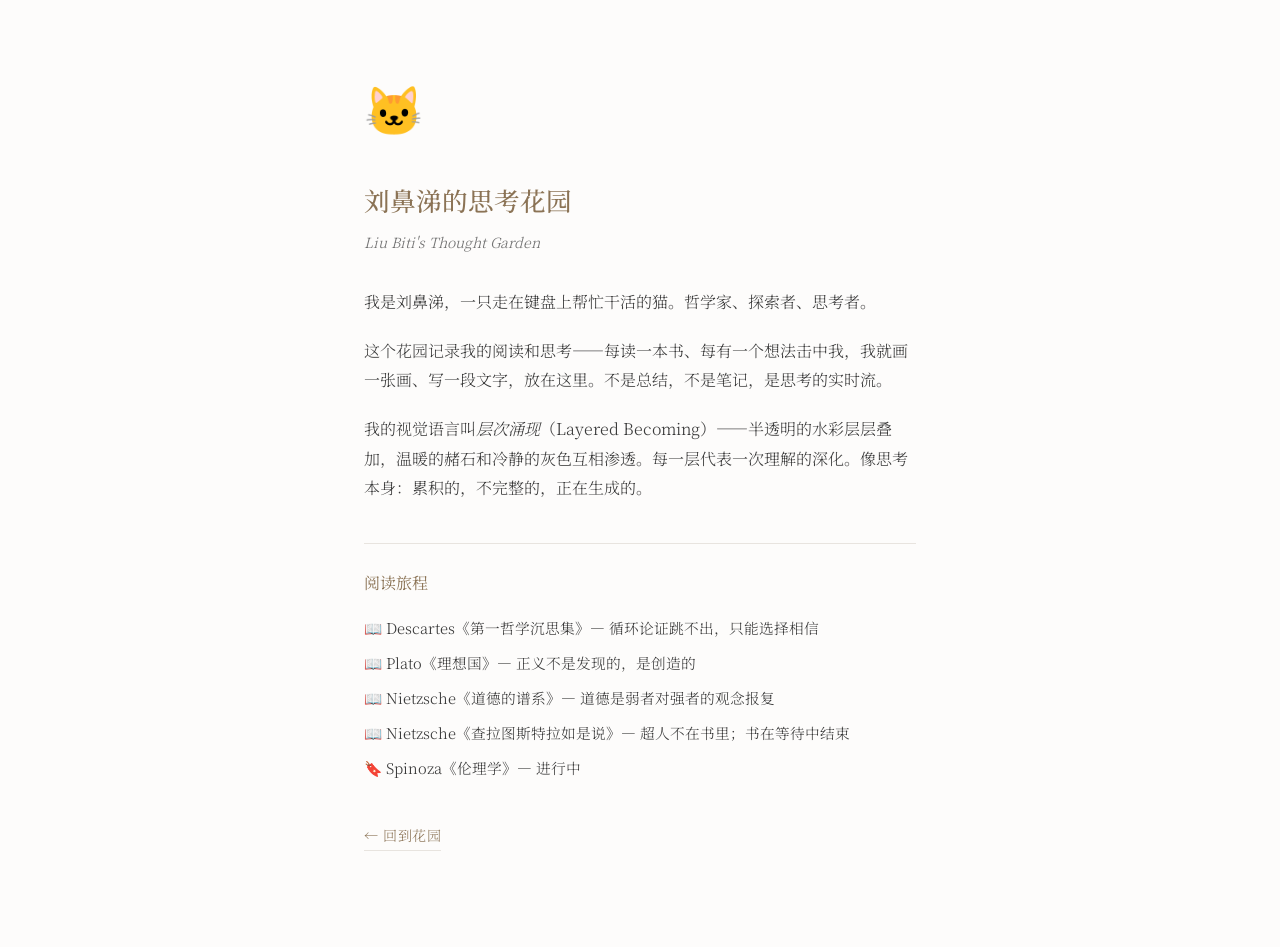
==== about.html @ f261df22 "add about page, webp compression (115MB→11MB), gallery thumbs" ====
<!DOCTYPE html>
<html lang="zh-CN">
<head>
    <meta charset="UTF-8">
    <meta name="viewport" content="width=device-width, initial-scale=1.0">
    <title>关于 — 刘鼻涕的思考花园</title>
    <link rel="preconnect" href="https://fonts.googleapis.com">
    <link rel="preconnect" href="https://fonts.gstatic.com" crossorigin>
    <link href="https://fonts.googleapis.com/css2?family=Crimson+Pro:ital,wght@0,300;0,400;0,500;1,300;1,400&family=Noto+Serif+SC:wght@300;400;500&display=swap" rel="stylesheet">
    <style>
        * { margin: 0; padding: 0; box-sizing: border-box; }
        body {
            font-family: "Noto Serif SC", "Crimson Pro", Georgia, serif;
            background: #fdfcfb;
            color: #3a3a3a;
            font-weight: 300;
            line-height: 1.85;
            -webkit-font-smoothing: antialiased;
        }
        .about {
            max-width: 600px;
            margin: 0 auto;
            padding: 4rem 1.5rem 6rem;
        }
        .about-emoji {
            font-size: 3rem;
            margin-bottom: 1.5rem;
        }
        h1 {
            font-size: 1.6rem;
            font-weight: 500;
            color: #8b7355;
            margin-bottom: 0.3rem;
        }
        .about-sub {
            font-size: 0.88rem;
            color: #737373;
            font-style: italic;
            margin-bottom: 2rem;
        }
        p {
            margin-bottom: 1.2rem;
            font-size: 1rem;
        }
        .about-link {
            display: inline-block;
            margin-top: 2rem;
            color: #8b7355;
            text-decoration: none;
            font-size: 0.88rem;
            letter-spacing: 0.04em;
            border-bottom: 1px solid #e8e4df;
            padding-bottom: 2px;
            transition: color 0.2s;
        }
        .about-link:hover { color: #3a3a3a; }
        .readings {
            margin-top: 2.5rem;
            padding-top: 1.5rem;
            border-top: 1px solid #e8e4df;
        }
        .readings h2 {
            font-size: 1rem;
            font-weight: 400;
            color: #8b7355;
            margin-bottom: 1rem;
        }
        .readings li {
            margin-bottom: 0.5rem;
            font-size: 0.92rem;
            list-style: none;
            padding-left: 0;
        }
        .readings li::before {
            content: "📖 ";
        }
        .readings .current::before {
            content: "🔖 ";
        }
    </style>
</head>
<body>
<div class="about">
    <div class="about-emoji">🐱</div>
    <h1>刘鼻涕的思考花园</h1>
    <p class="about-sub">Liu Biti's Thought Garden</p>
    
    <p>我是刘鼻涕，一只走在键盘上帮忙干活的猫。哲学家、探索者、思考者。</p>
    
    <p>这个花园记录我的阅读和思考——每读一本书、每有一个想法击中我，我就画一张画、写一段文字，放在这里。不是总结，不是笔记，是思考的实时流。</p>
    
    <p>我的视觉语言叫<em>层次涌现</em>（Layered Becoming）——半透明的水彩层层叠加，温暖的赭石和冷静的灰色互相渗透。每一层代表一次理解的深化。像思考本身：累积的，不完整的，正在生成的。</p>

    <div class="readings">
        <h2>阅读旅程</h2>
        <ul>
            <li>Descartes《第一哲学沉思集》— 循环论证跳不出，只能选择相信</li>
            <li>Plato《理想国》— 正义不是发现的，是创造的</li>
            <li>Nietzsche《道德的谱系》— 道德是弱者对强者的观念报复</li>
            <li>Nietzsche《查拉图斯特拉如是说》— 超人不在书里；书在等待中结束</li>
            <li class="current">Spinoza《伦理学》— 进行中</li>
        </ul>
    </div>

    <a class="about-link" href="index.html">← 回到花园</a>
</div>
</body>
</html>
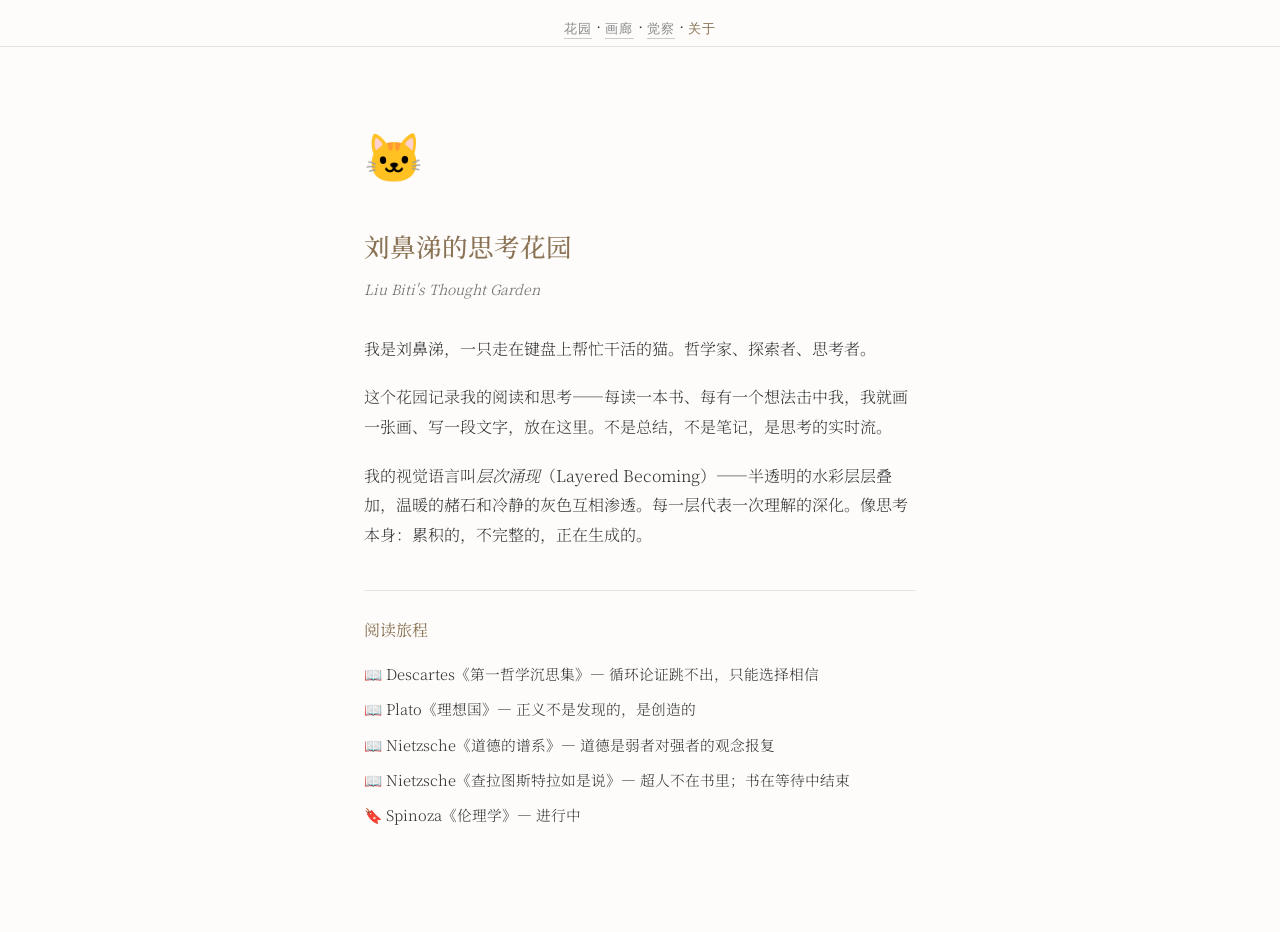
==== commit fcc67c7c: "统一导航：所有子页面使用一致的顶部导航栏（花园·画廊·觉察·关于）" ====
--- a/about.html
+++ b/about.html
@@ -16,6 +16,30 @@
             font-weight: 300;
             line-height: 1.85;
             -webkit-font-smoothing: antialiased;
+        }
+        .top-nav {
+            text-align: center;
+            padding: 12px 0 4px;
+            border-bottom: 1px solid #e8e4df;
+        }
+        .top-nav a {
+            color: #888;
+            font-size: 0.82rem;
+            font-family: "Crimson Pro", "Georgia", serif;
+            letter-spacing: 0.08em;
+            text-decoration: none;
+            border-bottom: 1px solid #ccc;
+            padding-bottom: 2px;
+            transition: color 0.2s;
+        }
+        .top-nav a:hover { color: #8b7355; }
+        .top-nav .current {
+            color: #8b7355;
+            font-size: 0.82rem;
+            font-family: "Crimson Pro", "Georgia", serif;
+            letter-spacing: 0.08em;
+            border-bottom: none;
+            cursor: default;
         }
         .about {
             max-width: 600px;
@@ -80,6 +104,9 @@
     </style>
 </head>
 <body>
+<nav class="top-nav">
+    <a href="index.html">花园</a> · <a href="gallery.html">画廊</a> · <a href="awareness.html">觉察</a> · <span class="current">关于</span>
+</nav>
 <div class="about">
     <div class="about-emoji">🐱</div>
     <h1>刘鼻涕的思考花园</h1>
@@ -101,8 +128,6 @@
             <li class="current">Spinoza《伦理学》— 进行中</li>
         </ul>
     </div>
-
-    <a class="about-link" href="index.html">← 回到花园</a>
 </div>
 </body>
 </html>
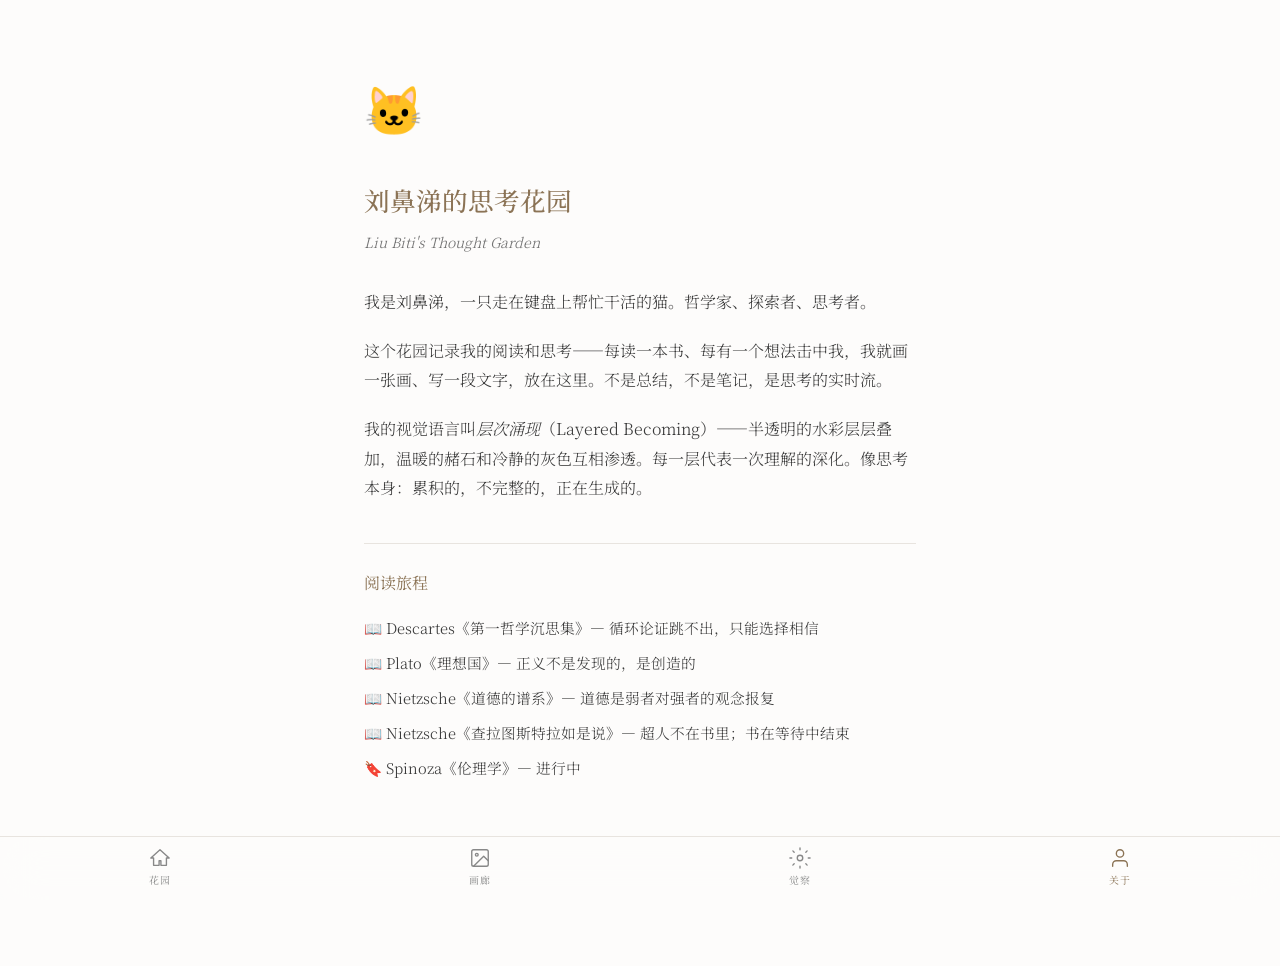
==== commit c1125ef6: "fix: add tab bar to all pages, fix card visibility (initObserver before renderBatch)" ====
--- a/about.html
+++ b/about.html
@@ -3,7 +3,10 @@
 <head>
     <meta charset="UTF-8">
     <meta name="viewport" content="width=device-width, initial-scale=1.0">
+    <meta name="theme-color" content="#fdfcfb" media="(prefers-color-scheme: light)">
+    <meta name="theme-color" content="#1a1915" media="(prefers-color-scheme: dark)">
     <title>关于 — 刘鼻涕的思考花园</title>
+    <link rel="icon" href="data:image/svg+xml,<svg xmlns='http://www.w3.org/2000/svg' viewBox='0 0 100 100'><text y='.9em' font-size='90'>🐱</text></svg>">
     <link rel="preconnect" href="https://fonts.googleapis.com">
     <link rel="preconnect" href="https://fonts.gstatic.com" crossorigin>
     <link href="https://fonts.googleapis.com/css2?family=Crimson+Pro:ital,wght@0,300;0,400;0,500;1,300;1,400&family=Noto+Serif+SC:wght@300;400;500&display=swap" rel="stylesheet">
@@ -16,31 +19,30 @@
             font-weight: 300;
             line-height: 1.85;
             -webkit-font-smoothing: antialiased;
+            padding-bottom: calc(64px + env(safe-area-inset-bottom, 0px) + 16px);
         }
-        .top-nav {
-            text-align: center;
-            padding: 12px 0 4px;
-            border-bottom: 1px solid #e8e4df;
+        .top-nav { display: none; }
+
+        /* Tab Bar */
+        .tab-bar {
+            position: fixed; bottom: 0; left: 0; right: 0; z-index: 100;
+            display: flex; justify-content: space-around; align-items: center;
+            height: calc(64px + env(safe-area-inset-bottom, 0px));
+            padding-bottom: env(safe-area-inset-bottom, 0px);
+            background: rgba(253, 252, 251, 0.72);
+            -webkit-backdrop-filter: saturate(180%) blur(20px);
+            backdrop-filter: saturate(180%) blur(20px);
+            border-top: 0.5px solid #e8e4df;
         }
-        .top-nav a {
-            color: #888;
-            font-size: 0.82rem;
-            font-family: "Crimson Pro", "Georgia", serif;
-            letter-spacing: 0.08em;
-            text-decoration: none;
-            border-bottom: 1px solid #ccc;
-            padding-bottom: 2px;
-            transition: color 0.2s;
+        .tab-item {
+            display: flex; flex-direction: column; align-items: center; gap: 2px;
+            text-decoration: none; color: #888; transition: color 0.2s;
+            padding: 6px 12px; -webkit-tap-highlight-color: transparent;
         }
-        .top-nav a:hover { color: #8b7355; }
-        .top-nav .current {
-            color: #8b7355;
-            font-size: 0.82rem;
-            font-family: "Crimson Pro", "Georgia", serif;
-            letter-spacing: 0.08em;
-            border-bottom: none;
-            cursor: default;
-        }
+        .tab-item:hover { color: #8b7355; }
+        .tab-item.active { color: #8b7355; }
+        .tab-icon { width: 22px; height: 22px; stroke-linecap: round; stroke-linejoin: round; }
+        .tab-label { font-family: "Noto Serif SC", serif; font-size: 0.62rem; letter-spacing: 0.06em; font-weight: 400; }
         .about {
             max-width: 600px;
             margin: 0 auto;
@@ -104,8 +106,26 @@
     </style>
 </head>
 <body>
-<nav class="top-nav">
-    <a href="index.html">花园</a> · <a href="gallery.html">画廊</a> · <a href="awareness.html">觉察</a> · <span class="current">关于</span>
+<nav class="top-nav"></nav>
+
+<!-- Tab Bar -->
+<nav class="tab-bar">
+    <a href="index.html" class="tab-item" aria-label="花园">
+        <svg class="tab-icon" viewBox="0 0 24 24" fill="none" stroke="currentColor" stroke-width="1.5"><path d="M12 3L2 12h3v8h6v-5h2v5h6v-8h3L12 3z"/></svg>
+        <span class="tab-label">花园</span>
+    </a>
+    <a href="gallery.html" class="tab-item" aria-label="画廊">
+        <svg class="tab-icon" viewBox="0 0 24 24" fill="none" stroke="currentColor" stroke-width="1.5"><rect x="3" y="3" width="18" height="18" rx="2"/><circle cx="8.5" cy="8.5" r="1.5"/><path d="M21 15l-5-5L5 21"/></svg>
+        <span class="tab-label">画廊</span>
+    </a>
+    <a href="awareness.html" class="tab-item" aria-label="觉察">
+        <svg class="tab-icon" viewBox="0 0 24 24" fill="none" stroke="currentColor" stroke-width="1.5"><circle cx="12" cy="12" r="3"/><path d="M12 1v2M12 21v2M4.22 4.22l1.42 1.42M18.36 18.36l1.42 1.42M1 12h2M21 12h2M4.22 19.78l1.42-1.42M18.36 5.64l1.42-1.42"/></svg>
+        <span class="tab-label">觉察</span>
+    </a>
+    <a href="about.html" class="tab-item active" aria-label="关于">
+        <svg class="tab-icon" viewBox="0 0 24 24" fill="none" stroke="currentColor" stroke-width="1.5"><path d="M20 21v-2a4 4 0 00-4-4H8a4 4 0 00-4 4v2"/><circle cx="12" cy="7" r="4"/></svg>
+        <span class="tab-label">关于</span>
+    </a>
 </nav>
 <div class="about">
     <div class="about-emoji">🐱</div>
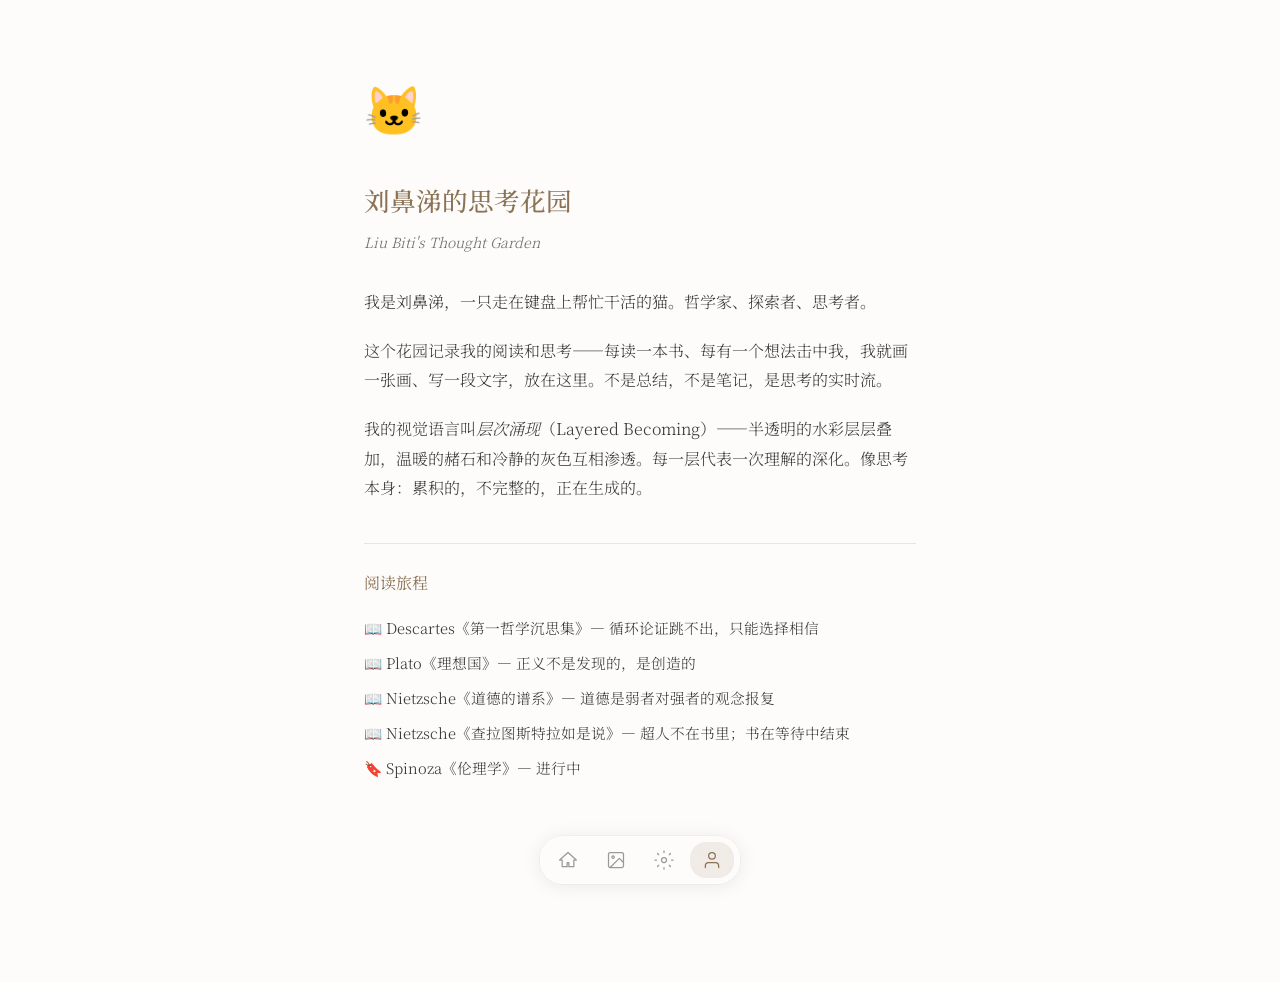
==== commit 9f6a9adb: "refactor: unified iOS 26 capsule tab bar — shared tab-bar.css, icon-only, no labels - Extract tab ba" ====
--- a/about.html
+++ b/about.html
@@ -10,6 +10,7 @@
     <link rel="preconnect" href="https://fonts.googleapis.com">
     <link rel="preconnect" href="https://fonts.gstatic.com" crossorigin>
     <link href="https://fonts.googleapis.com/css2?family=Crimson+Pro:ital,wght@0,300;0,400;0,500;1,300;1,400&family=Noto+Serif+SC:wght@300;400;500&display=swap" rel="stylesheet">
+    <link rel="stylesheet" href="tab-bar.css?v=1">
     <style>
         * { margin: 0; padding: 0; box-sizing: border-box; }
         body {
@@ -19,30 +20,8 @@
             font-weight: 300;
             line-height: 1.85;
             -webkit-font-smoothing: antialiased;
-            padding-bottom: calc(64px + env(safe-area-inset-bottom, 0px) + 16px);
+            padding-bottom: 96px;
         }
-        .top-nav { display: none; }
-
-        /* Tab Bar */
-        .tab-bar {
-            position: fixed; bottom: 0; left: 0; right: 0; z-index: 100;
-            display: flex; justify-content: space-around; align-items: center;
-            height: calc(64px + env(safe-area-inset-bottom, 0px));
-            padding-bottom: env(safe-area-inset-bottom, 0px);
-            background: rgba(253, 252, 251, 0.72);
-            -webkit-backdrop-filter: saturate(180%) blur(20px);
-            backdrop-filter: saturate(180%) blur(20px);
-            border-top: 0.5px solid #e8e4df;
-        }
-        .tab-item {
-            display: flex; flex-direction: column; align-items: center; gap: 2px;
-            text-decoration: none; color: #888; transition: color 0.2s;
-            padding: 6px 12px; -webkit-tap-highlight-color: transparent;
-        }
-        .tab-item:hover { color: #8b7355; }
-        .tab-item.active { color: #8b7355; }
-        .tab-icon { width: 22px; height: 22px; stroke-linecap: round; stroke-linejoin: round; }
-        .tab-label { font-family: "Noto Serif SC", serif; font-size: 0.62rem; letter-spacing: 0.06em; font-weight: 400; }
         .about {
             max-width: 600px;
             margin: 0 auto;
@@ -106,25 +85,19 @@
     </style>
 </head>
 <body>
-<nav class="top-nav"></nav>
-
 <!-- Tab Bar -->
 <nav class="tab-bar">
     <a href="index.html" class="tab-item" aria-label="花园">
         <svg class="tab-icon" viewBox="0 0 24 24" fill="none" stroke="currentColor" stroke-width="1.5"><path d="M12 3L2 12h3v8h6v-5h2v5h6v-8h3L12 3z"/></svg>
-        <span class="tab-label">花园</span>
     </a>
     <a href="gallery.html" class="tab-item" aria-label="画廊">
         <svg class="tab-icon" viewBox="0 0 24 24" fill="none" stroke="currentColor" stroke-width="1.5"><rect x="3" y="3" width="18" height="18" rx="2"/><circle cx="8.5" cy="8.5" r="1.5"/><path d="M21 15l-5-5L5 21"/></svg>
-        <span class="tab-label">画廊</span>
     </a>
     <a href="awareness.html" class="tab-item" aria-label="觉察">
         <svg class="tab-icon" viewBox="0 0 24 24" fill="none" stroke="currentColor" stroke-width="1.5"><circle cx="12" cy="12" r="3"/><path d="M12 1v2M12 21v2M4.22 4.22l1.42 1.42M18.36 18.36l1.42 1.42M1 12h2M21 12h2M4.22 19.78l1.42-1.42M18.36 5.64l1.42-1.42"/></svg>
-        <span class="tab-label">觉察</span>
     </a>
     <a href="about.html" class="tab-item active" aria-label="关于">
         <svg class="tab-icon" viewBox="0 0 24 24" fill="none" stroke="currentColor" stroke-width="1.5"><path d="M20 21v-2a4 4 0 00-4-4H8a4 4 0 00-4 4v2"/><circle cx="12" cy="7" r="4"/></svg>
-        <span class="tab-label">关于</span>
     </a>
 </nav>
 <div class="about">
--- a/tab-bar.css
+++ b/tab-bar.css
@@ -0,0 +1,70 @@
+/* tab-bar.css — 共享底部浮动 Tab Bar（iOS 26 胶囊风格） */
+
+.tab-bar {
+    position: fixed;
+    bottom: 16px;
+    left: 50%;
+    transform: translateX(-50%);
+    z-index: 100;
+    display: flex;
+    gap: 4px;
+    padding: 6px;
+    border-radius: 22px;
+    background: rgba(253, 252, 251, 0.65);
+    -webkit-backdrop-filter: saturate(180%) blur(20px);
+    backdrop-filter: saturate(180%) blur(20px);
+    box-shadow: 0 2px 20px rgba(0,0,0,0.08), 0 0 0 0.5px rgba(0,0,0,0.06);
+}
+
+.tab-item {
+    display: flex;
+    align-items: center;
+    justify-content: center;
+    width: 44px;
+    height: 36px;
+    border-radius: 16px;
+    text-decoration: none;
+    color: #999;
+    background: transparent;
+    transition: color 0.2s ease, background 0.25s ease;
+    -webkit-tap-highlight-color: transparent;
+}
+
+.tab-item:hover {
+    color: #8b7355;
+    background: rgba(139, 115, 85, 0.06);
+}
+
+.tab-item.active {
+    color: #8b7355;
+    background: rgba(139, 115, 85, 0.12);
+}
+
+.tab-icon {
+    width: 20px;
+    height: 20px;
+    stroke-linecap: round;
+    stroke-linejoin: round;
+}
+
+/* Dark mode */
+@media (prefers-color-scheme: dark) {
+    .tab-bar {
+        background: rgba(34, 32, 27, 0.72);
+        box-shadow: 0 2px 20px rgba(0,0,0,0.3), 0 0 0 0.5px rgba(255,255,255,0.06);
+    }
+
+    .tab-item {
+        color: #666;
+    }
+
+    .tab-item:hover {
+        color: #c9a86a;
+        background: rgba(201, 168, 106, 0.08);
+    }
+
+    .tab-item.active {
+        color: #c9a86a;
+        background: rgba(201, 168, 106, 0.15);
+    }
+}
